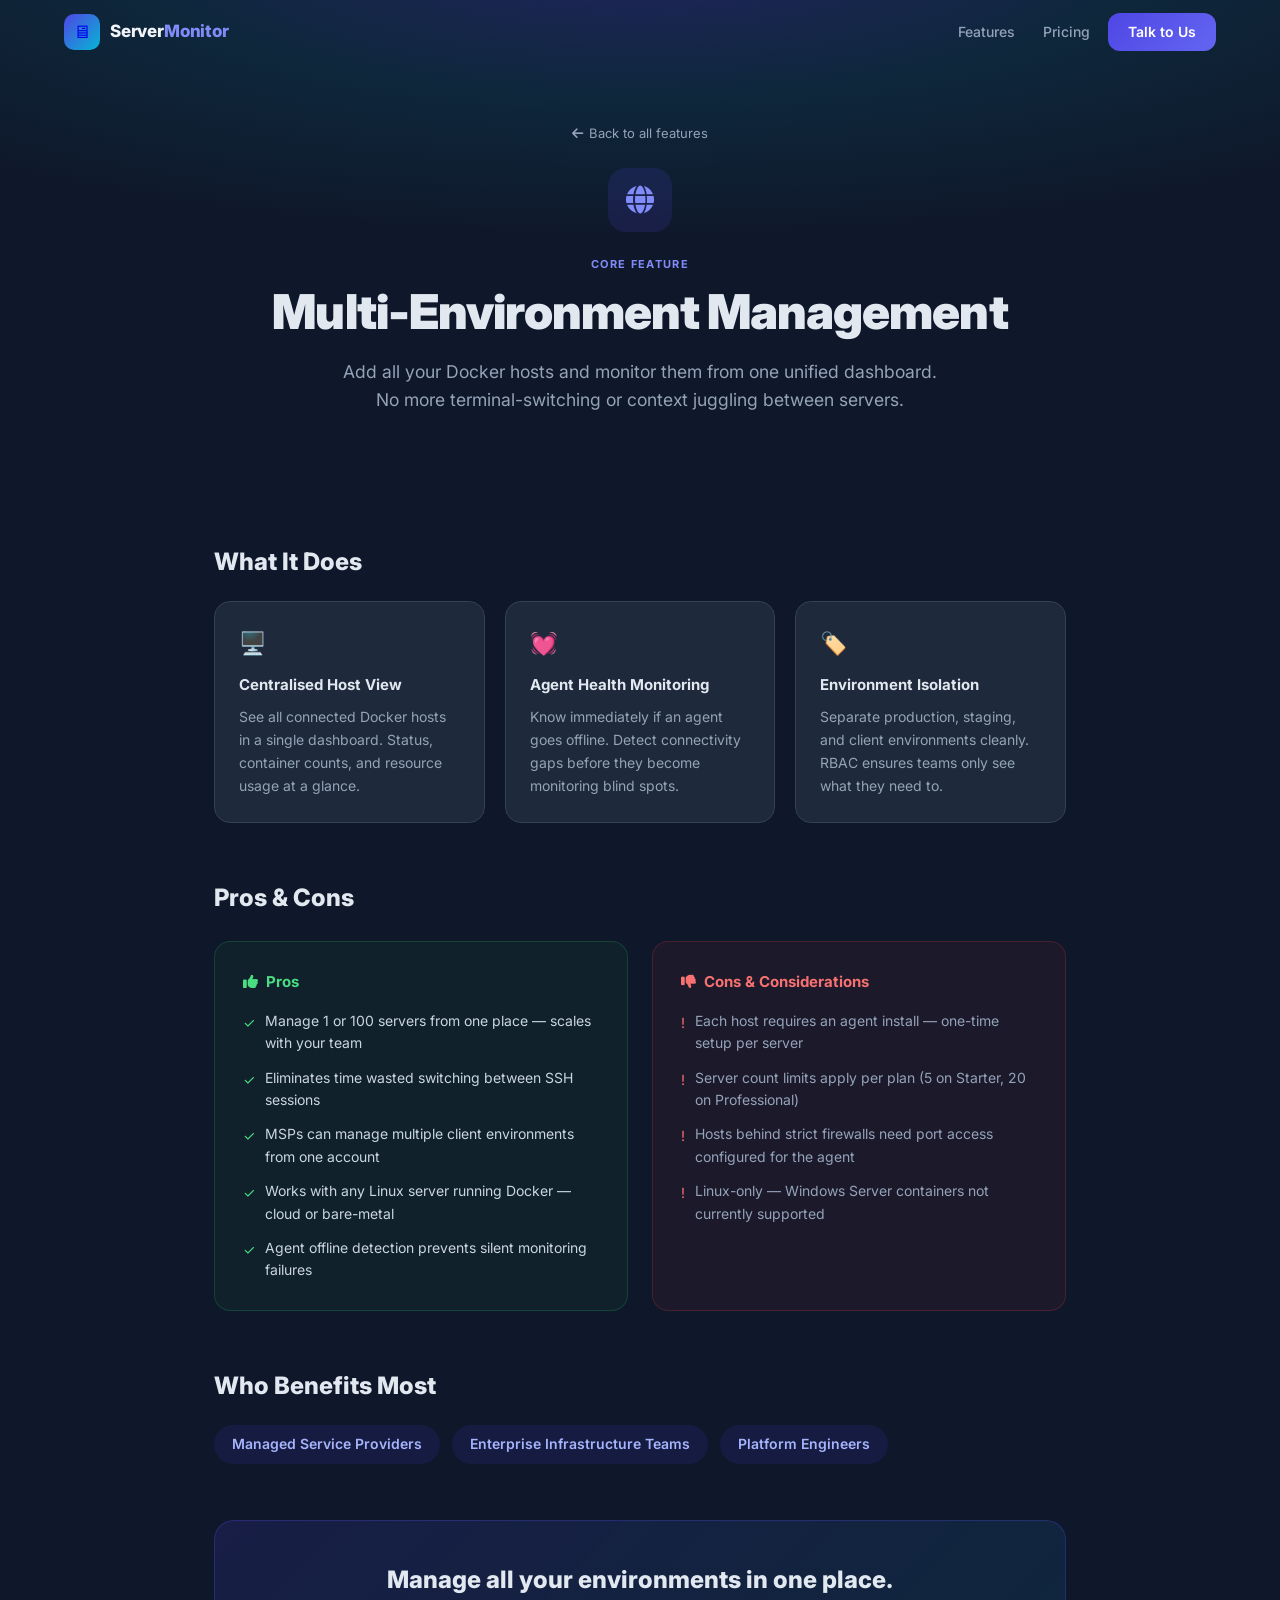
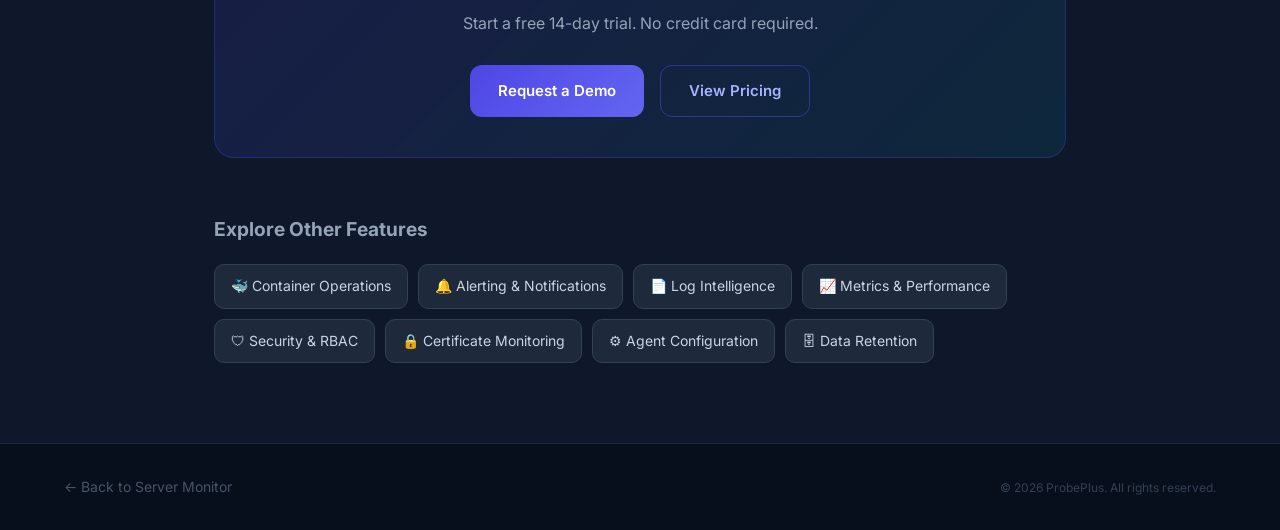
==== features/multi-environment.html @ a6c44d55 "CRO improvements: pricing strip in hero, simplified feature section, 9 individual feature pages with" ====
<!DOCTYPE html>
<html lang="en">
<head>
  <meta charset="UTF-8" />
  <meta name="viewport" content="width=device-width, initial-scale=1.0" />
  <title>Multi-Environment Management — Server Monitor</title>
  <meta name="description" content="Manage all your Docker hosts from one central dashboard. Track agent status, host health, and container availability across every environment." />
  <link rel="preconnect" href="https://fonts.googleapis.com" />
  <link rel="preconnect" href="https://fonts.gstatic.com" crossorigin />
  <link href="https://fonts.googleapis.com/css2?family=Inter:wght@400;500;600;700;800;900&display=swap" rel="stylesheet" />
  <link rel="stylesheet" href="https://cdnjs.cloudflare.com/ajax/libs/font-awesome/6.5.0/css/all.min.css" crossorigin="anonymous" />
  <link rel="stylesheet" href="../assets/style.css" />
</head>
<body>
<nav id="navbar" role="navigation" aria-label="Main navigation">
  <div class="container">
    <div class="flex items-center justify-between" style="height:64px;">
      <a href="../index.html" style="display:flex;align-items:center;gap:10px;text-decoration:none;">
        <div style="width:36px;height:36px;border-radius:10px;background:linear-gradient(135deg,#4f46e5,#06b6d4);display:flex;align-items:center;justify-content:center;font-size:18px;">🖥</div>
        <span style="font-weight:800;font-size:17px;color:#f1f5f9;letter-spacing:-0.01em;">Server<span style="color:#818cf8;">Monitor</span></span>
      </a>
      <div class="flex items-center" style="display:flex;gap:8px;" id="nav-links">
        <a href="../index.html#features" style="color:#94a3b8;font-size:14px;font-weight:500;text-decoration:none;padding:6px 10px;border-radius:8px;" onmouseover="this.style.color='#a5b4fc'" onmouseout="this.style.color='#94a3b8'">Features</a>
        <a href="../index.html#pricing"  style="color:#94a3b8;font-size:14px;font-weight:500;text-decoration:none;padding:6px 10px;border-radius:8px;" onmouseover="this.style.color='#a5b4fc'" onmouseout="this.style.color='#94a3b8'">Pricing</a>
        <a href="../index.html#contact"  class="btn-primary" style="padding:8px 20px;font-size:14px;">Talk to Us</a>
      </div>
      <button id="nav-toggle" aria-label="Toggle menu" aria-expanded="false" style="display:none;background:none;border:none;cursor:pointer;padding:8px;color:#94a3b8;font-size:20px;"><i class="fa fa-bars"></i></button>
    </div>
  </div>
  <div id="mobile-menu" role="menu">
    <a href="../index.html#features">Features</a>
    <a href="../index.html#pricing">Pricing</a>
    <a href="../index.html#contact" style="color:#a5b4fc;font-weight:600;">Talk to Us →</a>
  </div>
</nav>
<style>
@media (max-width: 768px) { #nav-links { display: none !important; } #nav-toggle { display: block !important; } }
.container { width: 100%; max-width: 1200px; margin: 0 auto; padding: 0 24px; }
.flex { display: flex; } .items-center { align-items: center; } .justify-between { justify-content: space-between; }
</style>

<section style="padding:120px 0 72px;background:radial-gradient(ellipse 80% 60% at 50% -10%,rgba(79,70,229,0.28) 0%,rgba(6,182,212,0.1) 50%,transparent 100%);">
  <div class="container" style="max-width:860px;text-align:center;">
    <a href="../index.html#features" style="display:inline-flex;align-items:center;gap:6px;color:#94a3b8;font-size:13px;text-decoration:none;margin-bottom:24px;" onmouseover="this.style.color='#a5b4fc'" onmouseout="this.style.color='#94a3b8'"><i class="fa fa-arrow-left"></i> Back to all features</a>
    <div style="width:64px;height:64px;border-radius:18px;background:rgba(79,70,229,0.15);display:flex;align-items:center;justify-content:center;margin:0 auto 24px;font-size:28px;"><i class="fa fa-globe" style="color:#818cf8;"></i></div>
    <p style="font-size:11px;font-weight:700;letter-spacing:0.12em;text-transform:uppercase;color:#818cf8;margin-bottom:12px;">Core Feature</p>
    <h1 style="font-size:clamp(2rem,4vw,3rem);font-weight:900;line-height:1.1;letter-spacing:-0.02em;margin-bottom:20px;">Multi-Environment Management</h1>
    <p style="font-size:1.1rem;color:#94a3b8;max-width:620px;margin:0 auto;">Add all your Docker hosts and monitor them from one unified dashboard. No more terminal-switching or context juggling between servers.</p>
  </div>
</section>

<main style="padding:0 0 80px;">
  <div class="container" style="max-width:900px;">
    <section style="padding:56px 0 0;">
      <h2 style="font-size:1.5rem;font-weight:800;margin-bottom:20px;">What It Does</h2>
      <div style="display:grid;grid-template-columns:repeat(auto-fit,minmax(240px,1fr));gap:20px;">
        <div style="background:#1e293b;border:1px solid #334155;border-radius:16px;padding:24px;">
          <div style="font-size:22px;margin-bottom:12px;">🖥️</div>
          <h3 style="font-weight:700;font-size:15px;margin-bottom:8px;">Centralised Host View</h3>
          <p style="color:#94a3b8;font-size:14px;line-height:1.65;">See all connected Docker hosts in a single dashboard. Status, container counts, and resource usage at a glance.</p>
        </div>
        <div style="background:#1e293b;border:1px solid #334155;border-radius:16px;padding:24px;">
          <div style="font-size:22px;margin-bottom:12px;">💓</div>
          <h3 style="font-weight:700;font-size:15px;margin-bottom:8px;">Agent Health Monitoring</h3>
          <p style="color:#94a3b8;font-size:14px;line-height:1.65;">Know immediately if an agent goes offline. Detect connectivity gaps before they become monitoring blind spots.</p>
        </div>
        <div style="background:#1e293b;border:1px solid #334155;border-radius:16px;padding:24px;">
          <div style="font-size:22px;margin-bottom:12px;">🏷️</div>
          <h3 style="font-weight:700;font-size:15px;margin-bottom:8px;">Environment Isolation</h3>
          <p style="color:#94a3b8;font-size:14px;line-height:1.65;">Separate production, staging, and client environments cleanly. RBAC ensures teams only see what they need to.</p>
        </div>
      </div>
    </section>

    <section style="padding:56px 0 0;">
      <h2 style="font-size:1.5rem;font-weight:800;margin-bottom:24px;">Pros &amp; Cons</h2>
      <div style="display:grid;grid-template-columns:1fr 1fr;gap:24px;">
        <div style="background:rgba(34,197,94,0.06);border:1px solid rgba(34,197,94,0.2);border-radius:16px;padding:28px;">
          <h3 style="font-size:15px;font-weight:700;color:#4ade80;margin-bottom:16px;display:flex;align-items:center;gap:8px;"><i class="fa fa-thumbs-up"></i> Pros</h3>
          <ul style="list-style:none;display:flex;flex-direction:column;gap:12px;">
            <li style="display:flex;gap:10px;font-size:14px;color:#cbd5e1;"><span style="color:#4ade80;margin-top:2px;">✓</span> Manage 1 or 100 servers from one place — scales with your team</li>
            <li style="display:flex;gap:10px;font-size:14px;color:#cbd5e1;"><span style="color:#4ade80;margin-top:2px;">✓</span> Eliminates time wasted switching between SSH sessions</li>
            <li style="display:flex;gap:10px;font-size:14px;color:#cbd5e1;"><span style="color:#4ade80;margin-top:2px;">✓</span> MSPs can manage multiple client environments from one account</li>
            <li style="display:flex;gap:10px;font-size:14px;color:#cbd5e1;"><span style="color:#4ade80;margin-top:2px;">✓</span> Works with any Linux server running Docker — cloud or bare-metal</li>
            <li style="display:flex;gap:10px;font-size:14px;color:#cbd5e1;"><span style="color:#4ade80;margin-top:2px;">✓</span> Agent offline detection prevents silent monitoring failures</li>
          </ul>
        </div>
        <div style="background:rgba(239,68,68,0.06);border:1px solid rgba(239,68,68,0.2);border-radius:16px;padding:28px;">
          <h3 style="font-size:15px;font-weight:700;color:#f87171;margin-bottom:16px;display:flex;align-items:center;gap:8px;"><i class="fa fa-thumbs-down"></i> Cons &amp; Considerations</h3>
          <ul style="list-style:none;display:flex;flex-direction:column;gap:12px;">
            <li style="display:flex;gap:10px;font-size:14px;color:#94a3b8;"><span style="color:#f87171;margin-top:2px;">!</span> Each host requires an agent install — one-time setup per server</li>
            <li style="display:flex;gap:10px;font-size:14px;color:#94a3b8;"><span style="color:#f87171;margin-top:2px;">!</span> Server count limits apply per plan (5 on Starter, 20 on Professional)</li>
            <li style="display:flex;gap:10px;font-size:14px;color:#94a3b8;"><span style="color:#f87171;margin-top:2px;">!</span> Hosts behind strict firewalls need port access configured for the agent</li>
            <li style="display:flex;gap:10px;font-size:14px;color:#94a3b8;"><span style="color:#f87171;margin-top:2px;">!</span> Linux-only — Windows Server containers not currently supported</li>
          </ul>
        </div>
      </div>
    </section>

    <section style="padding:56px 0 0;">
      <h2 style="font-size:1.5rem;font-weight:800;margin-bottom:20px;">Who Benefits Most</h2>
      <div style="display:flex;flex-wrap:wrap;gap:12px;">
        <span style="background:rgba(79,70,229,0.12);color:#a5b4fc;padding:8px 18px;border-radius:999px;font-size:14px;font-weight:600;">Managed Service Providers</span>
        <span style="background:rgba(79,70,229,0.12);color:#a5b4fc;padding:8px 18px;border-radius:999px;font-size:14px;font-weight:600;">Enterprise Infrastructure Teams</span>
        <span style="background:rgba(79,70,229,0.12);color:#a5b4fc;padding:8px 18px;border-radius:999px;font-size:14px;font-weight:600;">Platform Engineers</span>
      </div>
    </section>

    <section style="padding:56px 0 0;">
      <div style="background:linear-gradient(135deg,rgba(79,70,229,0.15),rgba(6,182,212,0.1));border:1px solid rgba(79,70,229,0.3);border-radius:20px;padding:40px;text-align:center;">
        <h2 style="font-size:1.5rem;font-weight:800;margin-bottom:12px;">Manage all your environments in one place.</h2>
        <p style="color:#94a3b8;margin-bottom:28px;max-width:480px;margin-left:auto;margin-right:auto;">Start a free 14-day trial. No credit card required.</p>
        <div style="display:flex;gap:16px;justify-content:center;flex-wrap:wrap;">
          <a href="../index.html#contact" class="btn-primary">Request a Demo</a>
          <a href="../index.html#pricing" class="btn-outline">View Pricing</a>
        </div>
      </div>
    </section>

    <section style="padding:56px 0 0;">
      <h2 style="font-size:1.2rem;font-weight:700;color:#94a3b8;margin-bottom:20px;">Explore Other Features</h2>
      <div style="display:flex;flex-wrap:wrap;gap:10px;">
        <a href="container-operations.html" style="background:#1e293b;border:1px solid #334155;border-radius:10px;padding:10px 16px;font-size:14px;color:#cbd5e1;text-decoration:none;" onmouseover="this.style.borderColor='rgba(79,70,229,0.5)'" onmouseout="this.style.borderColor='#334155'">🐳 Container Operations</a>
        <a href="alerting.html" style="background:#1e293b;border:1px solid #334155;border-radius:10px;padding:10px 16px;font-size:14px;color:#cbd5e1;text-decoration:none;" onmouseover="this.style.borderColor='rgba(79,70,229,0.5)'" onmouseout="this.style.borderColor='#334155'">🔔 Alerting &amp; Notifications</a>
        <a href="log-intelligence.html" style="background:#1e293b;border:1px solid #334155;border-radius:10px;padding:10px 16px;font-size:14px;color:#cbd5e1;text-decoration:none;" onmouseover="this.style.borderColor='rgba(79,70,229,0.5)'" onmouseout="this.style.borderColor='#334155'">📄 Log Intelligence</a>
        <a href="metrics.html" style="background:#1e293b;border:1px solid #334155;border-radius:10px;padding:10px 16px;font-size:14px;color:#cbd5e1;text-decoration:none;" onmouseover="this.style.borderColor='rgba(79,70,229,0.5)'" onmouseout="this.style.borderColor='#334155'">📈 Metrics &amp; Performance</a>
        <a href="security-rbac.html" style="background:#1e293b;border:1px solid #334155;border-radius:10px;padding:10px 16px;font-size:14px;color:#cbd5e1;text-decoration:none;" onmouseover="this.style.borderColor='rgba(79,70,229,0.5)'" onmouseout="this.style.borderColor='#334155'">🛡 Security &amp; RBAC</a>
        <a href="certificate-monitoring.html" style="background:#1e293b;border:1px solid #334155;border-radius:10px;padding:10px 16px;font-size:14px;color:#cbd5e1;text-decoration:none;" onmouseover="this.style.borderColor='rgba(79,70,229,0.5)'" onmouseout="this.style.borderColor='#334155'">🔒 Certificate Monitoring</a>
        <a href="agent-config.html" style="background:#1e293b;border:1px solid #334155;border-radius:10px;padding:10px 16px;font-size:14px;color:#cbd5e1;text-decoration:none;" onmouseover="this.style.borderColor='rgba(79,70,229,0.5)'" onmouseout="this.style.borderColor='#334155'">⚙️ Agent Configuration</a>
        <a href="data-retention.html" style="background:#1e293b;border:1px solid #334155;border-radius:10px;padding:10px 16px;font-size:14px;color:#cbd5e1;text-decoration:none;" onmouseover="this.style.borderColor='rgba(79,70,229,0.5)'" onmouseout="this.style.borderColor='#334155'">🗄 Data Retention</a>
      </div>
    </section>
  </div>
</main>

<footer style="background:#070e1c;border-top:1px solid #1e293b;padding:32px 0;">
  <div class="container" style="display:flex;align-items:center;justify-content:space-between;flex-wrap:wrap;gap:16px;">
    <a href="../index.html" style="font-size:14px;color:#475569;text-decoration:none;">← Back to Server Monitor</a>
    <p style="font-size:12px;color:#334155;">© 2026 ProbePlus. All rights reserved.</p>
  </div>
</footer>
<script src="../assets/app.js"></script>
</body>
</html>
---- assets/style.css ----
/* ─── Custom Properties ─────────────────────────────────────────────────────── */
:root {
  --brand-primary: #4f46e5;
  --brand-accent: #06b6d4;
  --brand-danger: #ef4444;
  --brand-success: #22c55e;
  --surface-dark: #0f172a;
  --surface-card: #1e293b;
  --surface-border: #334155;
  --text-muted: #94a3b8;
}

/* ─── Base ───────────────────────────────────────────────────────────────────── */
* { box-sizing: border-box; margin: 0; padding: 0; }

html { scroll-behavior: smooth; }

body {
  font-family: 'Inter', system-ui, -apple-system, sans-serif;
  background: var(--surface-dark);
  color: #e2e8f0;
  line-height: 1.6;
  overflow-x: hidden;
}

/* ─── Scrollbar ──────────────────────────────────────────────────────────────── */
::-webkit-scrollbar { width: 6px; }
::-webkit-scrollbar-track { background: var(--surface-dark); }
::-webkit-scrollbar-thumb { background: var(--brand-primary); border-radius: 3px; }

/* ─── Navbar ─────────────────────────────────────────────────────────────────── */
#navbar {
  position: fixed;
  top: 0; left: 0; right: 0;
  z-index: 100;
  transition: background 0.3s, backdrop-filter 0.3s, box-shadow 0.3s;
}
#navbar.scrolled {
  background: rgba(15,23,42,0.92);
  backdrop-filter: blur(12px);
  box-shadow: 0 1px 0 var(--surface-border);
}

/* ─── Hero ───────────────────────────────────────────────────────────────────── */
.hero-gradient {
  background: radial-gradient(ellipse 80% 60% at 50% -10%,
    rgba(79,70,229,0.35) 0%,
    rgba(6,182,212,0.12) 50%,
    transparent 100%);
}

/* animated grid */
.hero-grid {
  background-image:
    linear-gradient(rgba(79,70,229,0.07) 1px, transparent 1px),
    linear-gradient(90deg, rgba(79,70,229,0.07) 1px, transparent 1px);
  background-size: 48px 48px;
  animation: gridScroll 20s linear infinite;
}
@keyframes gridScroll {
  0%   { background-position: 0 0; }
  100% { background-position: 0 48px; }
}

/* floating badge */
.badge-pill {
  display: inline-flex;
  align-items: center;
  gap: 6px;
  padding: 5px 14px;
  border-radius: 999px;
  border: 1px solid rgba(79,70,229,0.4);
  background: rgba(79,70,229,0.12);
  font-size: 13px;
  font-weight: 500;
  color: #a5b4fc;
  letter-spacing: 0.02em;
}

/* ─── Gradient text ──────────────────────────────────────────────────────────── */
.gradient-text {
  background: linear-gradient(135deg, #818cf8 0%, #38bdf8 60%, #06b6d4 100%);
  -webkit-background-clip: text;
  -webkit-text-fill-color: transparent;
  background-clip: text;
}
.gradient-text-danger {
  background: linear-gradient(135deg, #f87171 0%, #fb923c 100%);
  -webkit-background-clip: text;
  -webkit-text-fill-color: transparent;
  background-clip: text;
}

/* ─── Section titles ──────────────────────────────────────────────────────────── */
.section-eyebrow {
  font-size: 11px;
  font-weight: 700;
  letter-spacing: 0.12em;
  text-transform: uppercase;
  color: var(--brand-accent);
}

/* ─── Cards ──────────────────────────────────────────────────────────────────── */
.card {
  background: var(--surface-card);
  border: 1px solid var(--surface-border);
  border-radius: 16px;
  transition: transform 0.25s, border-color 0.25s, box-shadow 0.25s;
  display: flex;
  flex-direction: column;
}
.card:hover {
  transform: translateY(-4px);
  border-color: rgba(79,70,229,0.5);
  box-shadow: 0 0 32px rgba(79,70,229,0.15);
}

/* equal-height feature cards — description grows to fill available space */
.card .card-desc {
  flex: 1;
}

/* icon circle */
.icon-circle {
  width: 52px; height: 52px;
  border-radius: 14px;
  display: flex; align-items: center; justify-content: center;
  flex-shrink: 0;
  font-size: 22px;
}

/* ─── Pain section ───────────────────────────────────────────────────────────── */
.pain-card {
  background: linear-gradient(135deg, rgba(239,68,68,0.08), rgba(249,115,22,0.06));
  border: 1px solid rgba(239,68,68,0.2);
  border-radius: 14px;
  padding: 22px;
  transition: border-color 0.25s;
  display: flex;
  flex-direction: column;
}
.pain-card:hover { border-color: rgba(239,68,68,0.45); }

/* ─── Stat bar ───────────────────────────────────────────────────────────────── */
.stat-bar-bg { background: rgba(255,255,255,0.06); border-radius: 999px; height: 6px; }
.stat-bar-fill {
  height: 6px; border-radius: 999px;
  background: linear-gradient(90deg, var(--brand-primary), var(--brand-accent));
  animation: barGrow 1.4s ease-out forwards;
  transform-origin: left;
  transform: scaleX(0);
}
@keyframes barGrow { to { transform: scaleX(1); } }

/* ─── Pricing ────────────────────────────────────────────────────────────────── */
.pricing-toggle-track {
  width: 52px; height: 28px;
  background: var(--surface-border);
  border-radius: 999px;
  position: relative;
  cursor: pointer;
  transition: background 0.25s;
}
.pricing-toggle-track.active { background: var(--brand-primary); }
.pricing-toggle-thumb {
  width: 22px; height: 22px;
  background: #fff;
  border-radius: 50%;
  position: absolute;
  top: 3px; left: 3px;
  transition: transform 0.25s;
}
.pricing-toggle-track.active .pricing-toggle-thumb { transform: translateX(24px); }

.pricing-card {
  background: var(--surface-card);
  border: 1px solid var(--surface-border);
  border-radius: 20px;
  transition: transform 0.25s, box-shadow 0.25s, border-color 0.25s;
  position: relative;
  overflow: hidden;
  display: flex;
  flex-direction: column;
}
.pricing-card:hover {
  transform: translateY(-6px);
  box-shadow: 0 0 40px rgba(79,70,229,0.2);
}
.pricing-card.popular {
  border-color: var(--brand-primary);
  box-shadow: 0 0 30px rgba(79,70,229,0.18);
}
.pricing-card.popular::before {
  content: '';
  position: absolute; top: 0; left: 0; right: 0;
  height: 3px;
  background: linear-gradient(90deg, var(--brand-primary), var(--brand-accent));
}

.popular-badge {
  display: inline-block;
  padding: 3px 12px;
  border-radius: 999px;
  background: linear-gradient(90deg, var(--brand-primary), var(--brand-accent));
  font-size: 11px;
  font-weight: 700;
  text-transform: uppercase;
  letter-spacing: 0.08em;
  color: #fff;
}

.price-amount {
  font-size: 42px;
  font-weight: 800;
  line-height: 1;
  color: #f1f5f9;
}
.price-currency { font-size: 22px; font-weight: 600; vertical-align: top; margin-top: 6px; display: inline-block; }
.price-period { font-size: 14px; color: var(--text-muted); }

.feature-check { color: var(--brand-success); margin-right: 8px; }
.feature-cross { color: var(--brand-danger); margin-right: 8px; }

/* Yearly savings badge */
.savings-badge {
  display: inline-block;
  background: rgba(34,197,94,0.15);
  color: #4ade80;
  border: 1px solid rgba(34,197,94,0.3);
  border-radius: 999px;
  font-size: 11px;
  font-weight: 700;
  padding: 2px 10px;
}

/* ─── On-prem table ──────────────────────────────────────────────────────────── */
.onprem-row {
  display: grid;
  grid-template-columns: 2fr 1fr 1fr 1fr;
  gap: 12px;
  align-items: center;
  padding: 16px 20px;
  border-bottom: 1px solid var(--surface-border);
  transition: background 0.2s;
}
.onprem-row:hover { background: rgba(255,255,255,0.03); }
.onprem-row:last-child { border-bottom: none; }

/* ─── CTA Button ─────────────────────────────────────────────────────────────── */
.btn-primary {
  display: inline-flex;
  align-items: center;
  gap: 8px;
  padding: 13px 28px;
  border-radius: 12px;
  font-weight: 600;
  font-size: 15px;
  background: linear-gradient(135deg, var(--brand-primary), #6366f1);
  color: #fff;
  border: none;
  cursor: pointer;
  transition: opacity 0.2s, transform 0.15s, box-shadow 0.2s;
  text-decoration: none;
}
.btn-primary:hover {
  opacity: 0.92;
  transform: translateY(-1px);
  box-shadow: 0 8px 24px rgba(79,70,229,0.4);
}

.btn-outline {
  display: inline-flex;
  align-items: center;
  gap: 8px;
  padding: 13px 28px;
  border-radius: 12px;
  font-weight: 600;
  font-size: 15px;
  background: transparent;
  color: #a5b4fc;
  border: 1px solid rgba(79,70,229,0.5);
  cursor: pointer;
  transition: background 0.2s, transform 0.15s;
  text-decoration: none;
}
.btn-outline:hover {
  background: rgba(79,70,229,0.1);
  transform: translateY(-1px);
}

/* ─── Contact Form ───────────────────────────────────────────────────────────── */
.form-input {
  width: 100%;
  background: rgba(255,255,255,0.05);
  border: 1px solid var(--surface-border);
  border-radius: 10px;
  padding: 12px 16px;
  color: #e2e8f0;
  font-size: 14px;
  font-family: inherit;
  transition: border-color 0.2s, box-shadow 0.2s;
  outline: none;
  resize: vertical;
}
.form-input:focus {
  border-color: var(--brand-primary);
  box-shadow: 0 0 0 3px rgba(79,70,229,0.15);
}
.form-input::placeholder { color: var(--text-muted); }
.form-label {
  display: block;
  font-size: 13px;
  font-weight: 500;
  color: #cbd5e1;
  margin-bottom: 6px;
}

/* ─── Toast ──────────────────────────────────────────────────────────────────── */
#toast {
  position: fixed;
  bottom: 28px; right: 28px;
  z-index: 999;
  background: #1e293b;
  border: 1px solid var(--brand-success);
  border-radius: 12px;
  padding: 14px 20px;
  display: flex;
  align-items: center;
  gap: 10px;
  font-size: 14px;
  font-weight: 500;
  color: #4ade80;
  transform: translateY(80px);
  opacity: 0;
  transition: transform 0.35s, opacity 0.35s;
  pointer-events: none;
  max-width: 340px;
}
#toast.show { transform: translateY(0); opacity: 1; }

/* ─── Mobile nav ─────────────────────────────────────────────────────────────── */
#mobile-menu {
  display: none;
  flex-direction: column;
  gap: 4px;
  padding: 16px 20px 20px;
  background: rgba(15,23,42,0.97);
  border-top: 1px solid var(--surface-border);
}
#mobile-menu.open { display: flex; }
#mobile-menu a {
  padding: 10px 12px;
  border-radius: 8px;
  color: #cbd5e1;
  text-decoration: none;
  font-weight: 500;
  transition: background 0.15s;
}
#mobile-menu a:hover { background: rgba(79,70,229,0.12); color: #a5b4fc; }

/* ─── How-it-works ───────────────────────────────────────────────────────────── */
.step-connector {
  position: absolute;
  top: 26px; left: calc(50% + 26px);
  width: calc(100% - 52px);
  height: 1px;
  background: linear-gradient(90deg, var(--brand-primary), var(--brand-accent));
  opacity: 0.4;
}

/* ─── Footer ─────────────────────────────────────────────────────────────────── */
footer a { color: var(--text-muted); text-decoration: none; transition: color 0.15s; }
footer a:hover { color: #a5b4fc; }

/* ─── Animations ─────────────────────────────────────────────────────────────── */
.fade-up {
  opacity: 0;
  transform: translateY(28px);
  transition: opacity 0.6s ease, transform 0.6s ease;
}
.fade-up.visible { opacity: 1; transform: translateY(0); }

/* ─── Section divider ────────────────────────────────────────────────────────── */
.section-divider {
  height: 1px;
  background: linear-gradient(90deg, transparent, var(--surface-border), transparent);
  margin: 0 auto;
  max-width: 600px;
}

/* ─── Responsive ─────────────────────────────────────────────────────────────── */
@media (max-width: 768px) {
  .price-amount { font-size: 34px; }
  .onprem-row { grid-template-columns: 1fr 1fr; }
  .onprem-row .hide-mobile { display: none; }
}
@media (max-width: 480px) {
  .onprem-row { grid-template-columns: 1fr; }
  .onprem-row > *:not(:first-child) { display: none; }
  .onprem-row > *:last-child { display: block; }
}

/* ─── Tab ────────────────────────────────────────────────────────────────────── */
.tab-btn {
  padding: 9px 22px;
  border-radius: 10px;
  border: 1px solid transparent;
  font-weight: 600;
  font-size: 14px;
  cursor: pointer;
  transition: all 0.2s;
  background: transparent;
  color: var(--text-muted);
}
.tab-btn.active {
  background: rgba(79,70,229,0.15);
  border-color: rgba(79,70,229,0.4);
  color: #a5b4fc;
}

/* ─── Comparison table ───────────────────────────────────────────────────────── */
.compare-table { width: 100%; border-collapse: collapse; }
.compare-table th, .compare-table td {
  padding: 14px 18px;
  text-align: left;
  border-bottom: 1px solid var(--surface-border);
  font-size: 14px;
}
.compare-table th {
  background: rgba(79,70,229,0.08);
  font-weight: 600;
  color: #a5b4fc;
  font-size: 13px;
}
.compare-table tr:last-child td { border-bottom: none; }
.compare-table tr:hover td { background: rgba(255,255,255,0.02); }
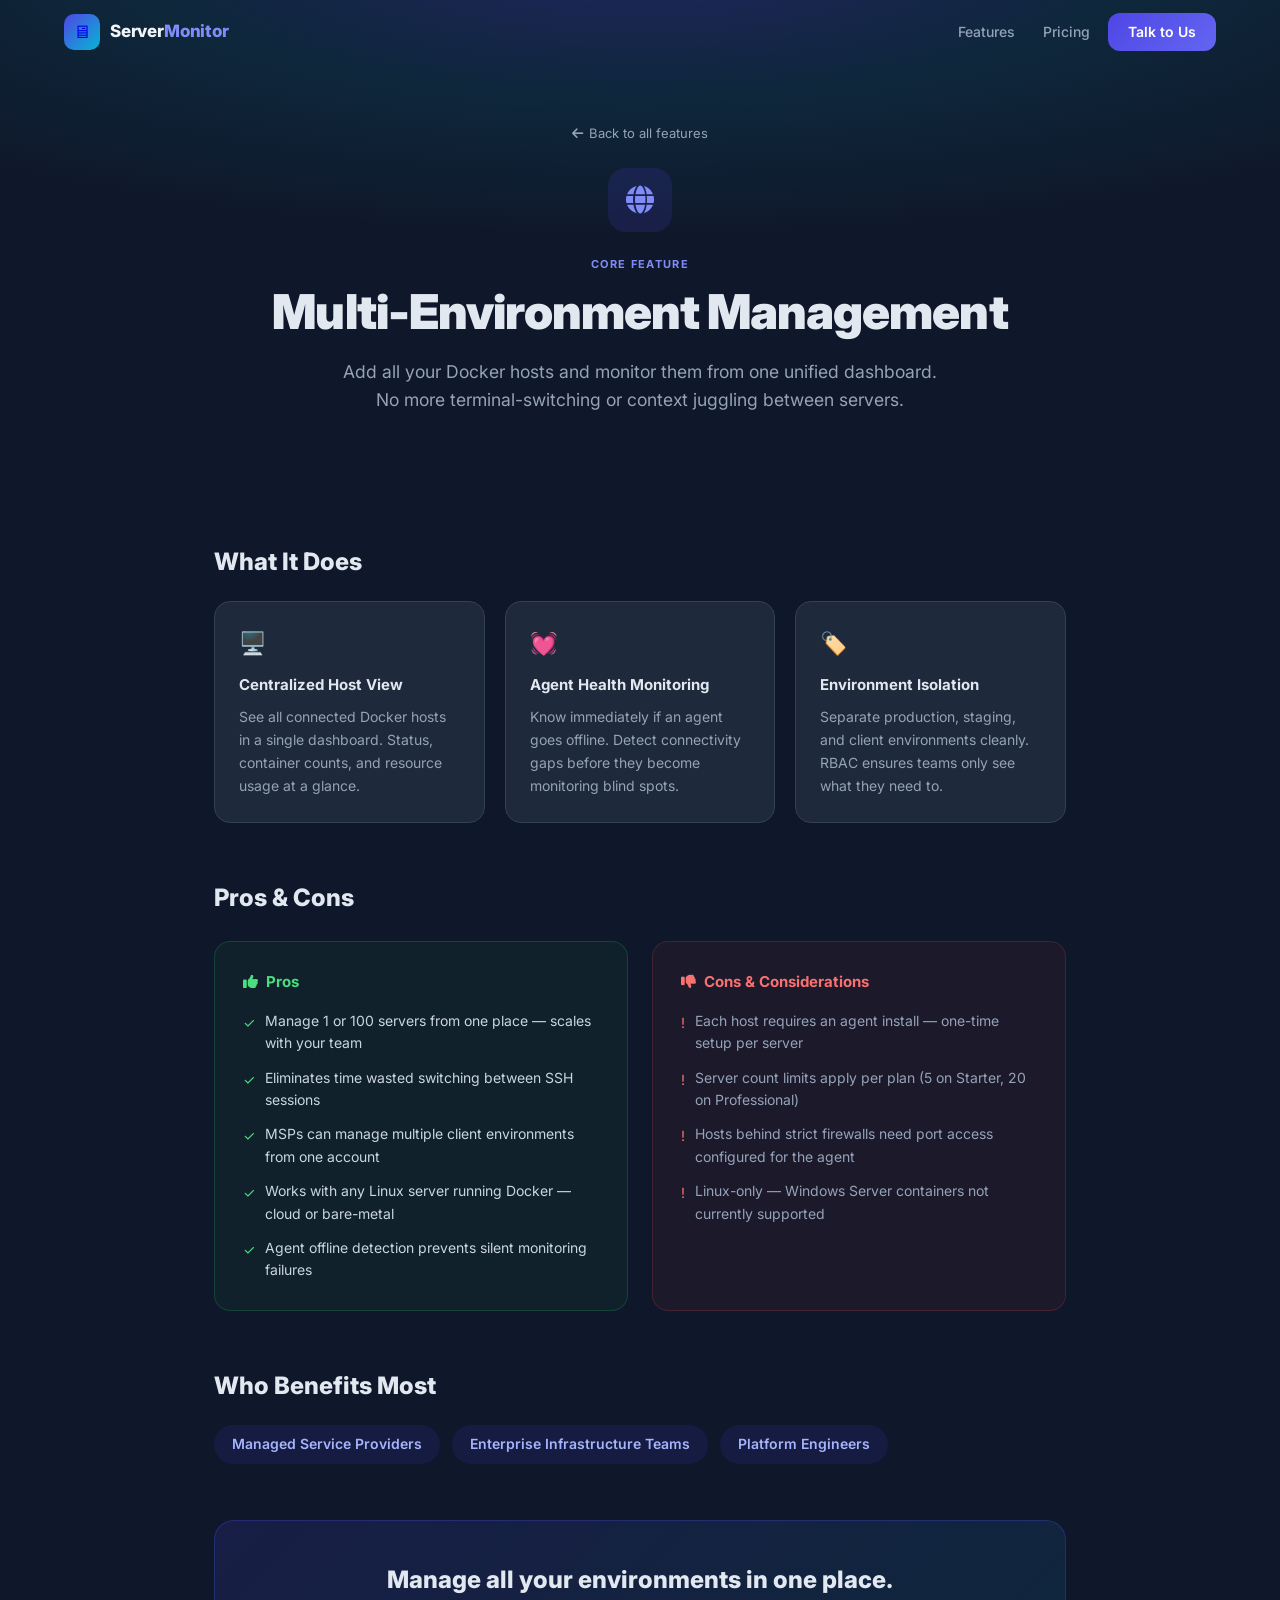
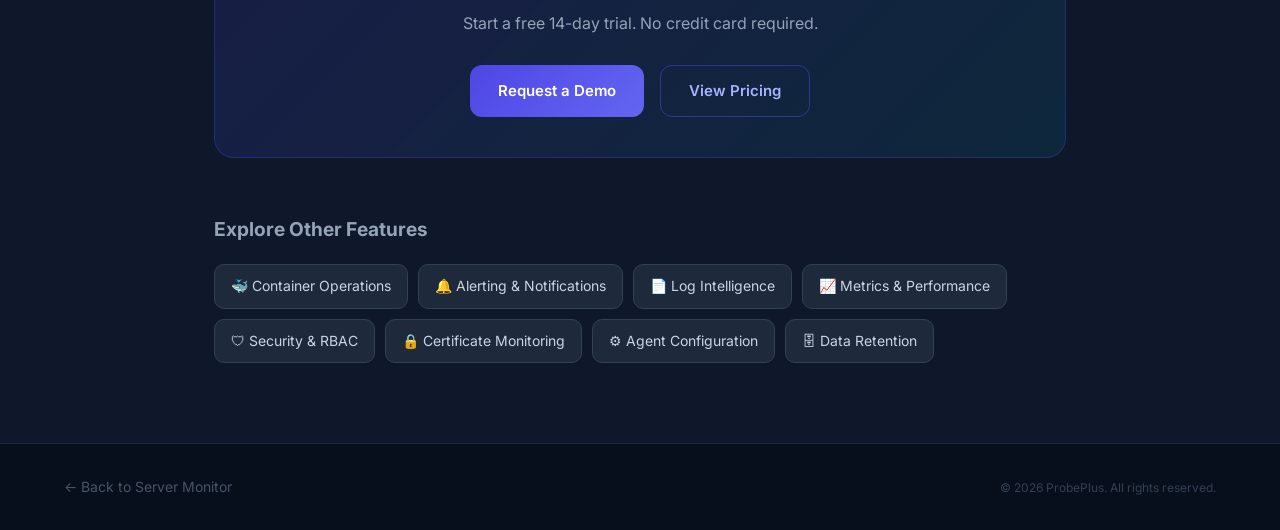
==== commit 034fb758: "Fix spelling: unauthorized, Centralized (American English consistency) Agent-Logs-Url: https://githu" ====
--- a/features/multi-environment.html
+++ b/features/multi-environment.html
@@ -56,7 +56,7 @@
       <div style="display:grid;grid-template-columns:repeat(auto-fit,minmax(240px,1fr));gap:20px;">
         <div style="background:#1e293b;border:1px solid #334155;border-radius:16px;padding:24px;">
           <div style="font-size:22px;margin-bottom:12px;">🖥️</div>
-          <h3 style="font-weight:700;font-size:15px;margin-bottom:8px;">Centralised Host View</h3>
+          <h3 style="font-weight:700;font-size:15px;margin-bottom:8px;">Centralized Host View</h3>
           <p style="color:#94a3b8;font-size:14px;line-height:1.65;">See all connected Docker hosts in a single dashboard. Status, container counts, and resource usage at a glance.</p>
         </div>
         <div style="background:#1e293b;border:1px solid #334155;border-radius:16px;padding:24px;">
